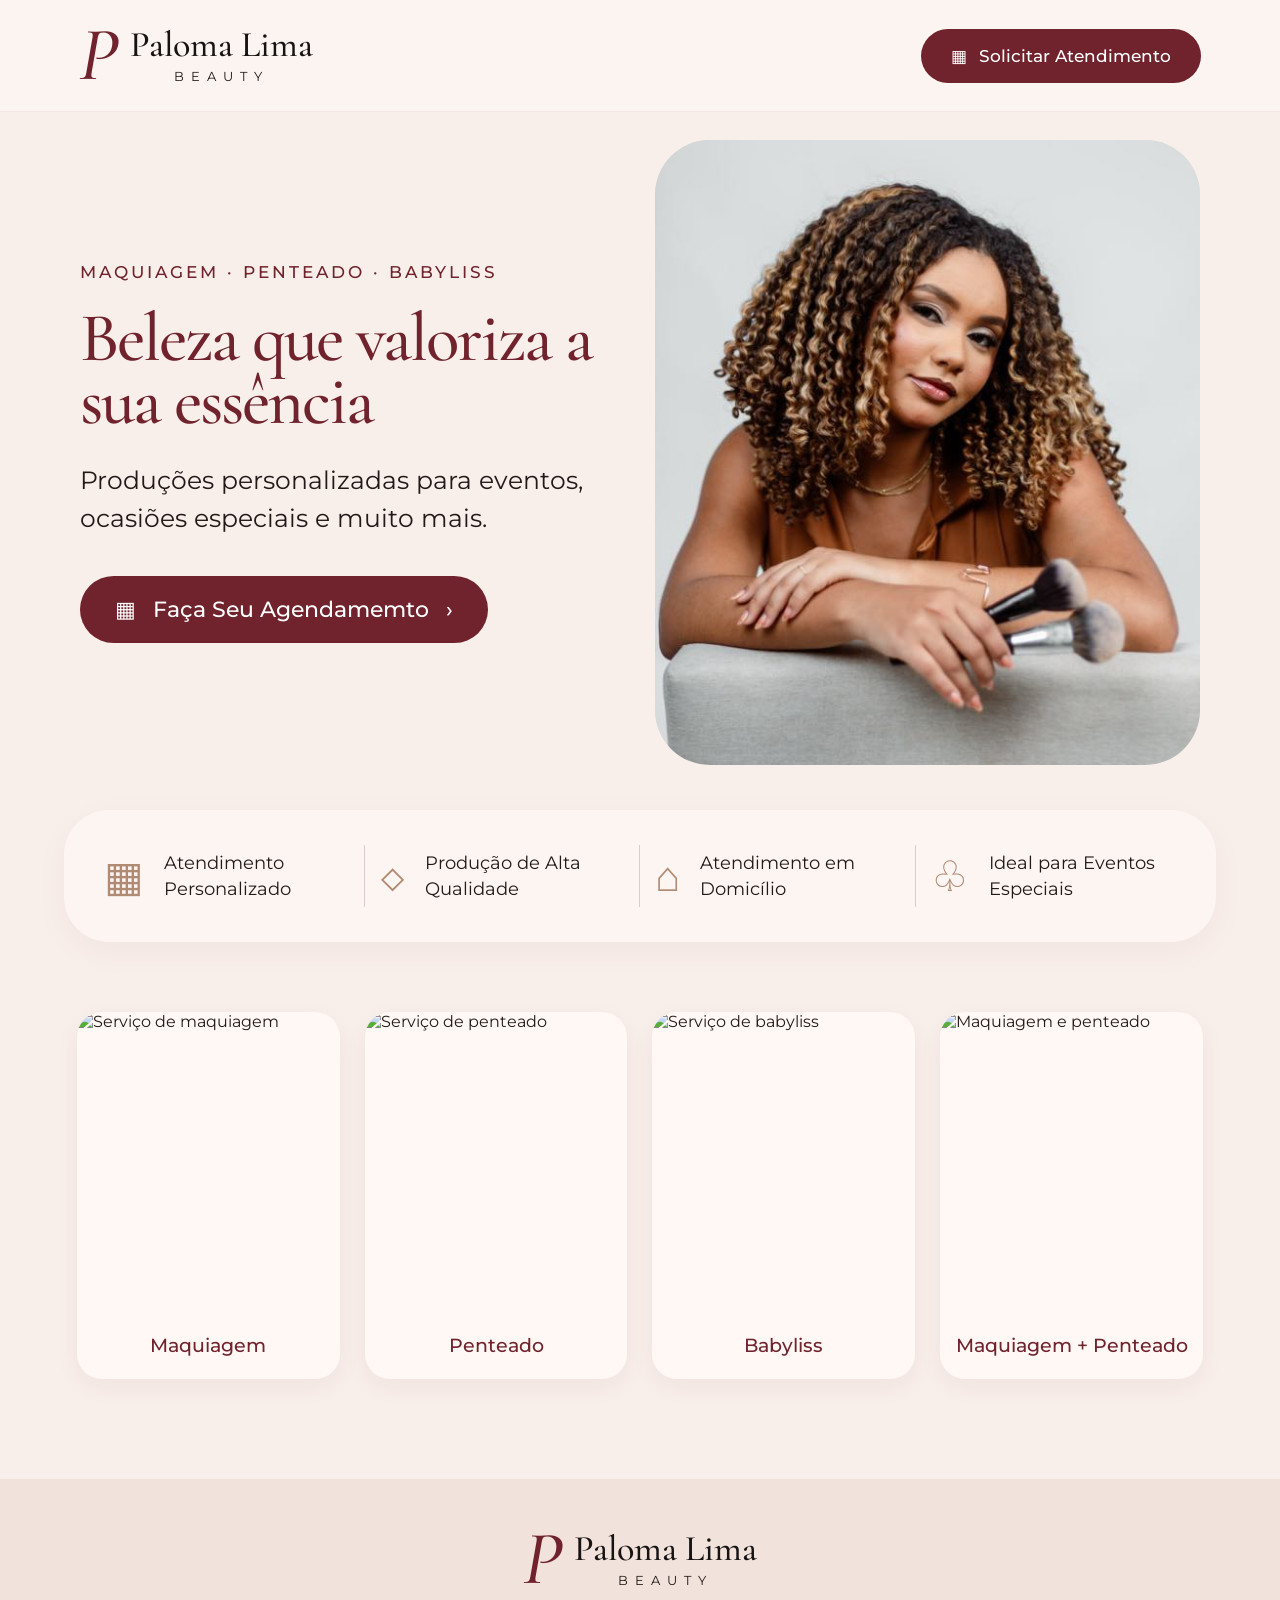
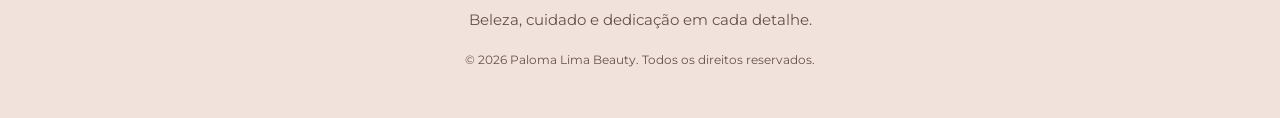
==== index.html @ 226e9acb "Add files via upload" ====
<!DOCTYPE html>
<html lang="pt-BR">

<head>
    <meta charset="UTF-8">
    <meta name="viewport" content="width=device-width, initial-scale=1.0">

    <meta name="description" content="Paloma Lima Beauty - Maquiagem, penteados e babyliss.">

    <title>Paloma Lima Beauty</title>

    <!-- CSS -->
    <link rel="stylesheet" href="style.css">

    <!-- JavaScript -->
    <script src="script.js" defer></script>
</head>

<body>

    <!-- CABEÇALHO -->
    <header class="header">

        <div class="logo">
            <span class="logo-symbol">P</span>

            <div class="logo-text">
                <h2>Paloma Lima</h2>
                <span>BEAUTY</span>
            </div>
        </div>

        <a href="agendamento.html" class="btn-header">
            <span>▦</span>
            Solicitar Atendimento
        </a>

    </header>


    <!-- APRESENTAÇÃO PRINCIPAL -->
    <main>

        <section class="hero">

            <div class="hero-content">

                <span class="hero-subtitle">
                    MAQUIAGEM · PENTEADO · BABYLISS
                </span>

                <h1>
                    Beleza que
                    valoriza a sua
                    essência
                </h1>

                <p>
                    Produções personalizadas para
                    eventos, ocasiões especiais
                    e muito mais.
                </p>

                <a href="agendamento.html" class="btn-primary">

                    <span>▦</span>

                    Faça Seu Agendamemto

                    <span>›</span>

                </a>

            </div>


            <!-- FOTO PRINCIPAL -->
            <div class="hero-image">

                <img src="./assets/foto1.jpeg" alt="FotoPrincipl" />
             

            </div>

        </section>


        <!-- DIFERENCIAIS -->
        <section class="features">

            <div class="feature-item">
                <span class="feature-icon">▦</span>
                <p>
                    Atendimento
                    Personalizado
                </p>
            </div>

            <div class="feature-item">
                <span class="feature-icon">◇</span>
                <p>
                    Produção de
                    Alta Qualidade
                </p>
            </div>

            <div class="feature-item">
                <span class="feature-icon">⌂</span>
                <p>
                    Atendimento
                    em Domicílio
                </p>
            </div>

            <div class="feature-item">
                <span class="feature-icon">♧</span>
                <p>
                    Ideal para
                    Eventos Especiais
                </p>
            </div>

        </section>


        <!-- SERVIÇOS -->
        <section class="services">

            <div class="service-card">

                <img
                    src="assets/imagens/maquiagem.jpg"
                    alt="Serviço de maquiagem"
                    loading="lazy"
                >

                <h3>Maquiagem</h3>

            </div>


            <div class="service-card">

                <img
                    src="assets/imagens/penteado.jpg"
                    alt="Serviço de penteado"
                    loading="lazy"
                >

                <h3>Penteado</h3>

            </div>


            <div class="service-card">

                <img
                    src="assets/imagens/babyliss.jpg"
                    alt="Serviço de babyliss"
                    loading="lazy"
                >

                <h3>Babyliss</h3>

            </div>


            <div class="service-card">

                <img
                    src="assets/imagens/maquiagem-penteado.jpg"
                    alt="Maquiagem e penteado"
                    loading="lazy"
                >

                <h3>Maquiagem + Penteado</h3>

            </div>

        </section>

    </main>


    <!-- RODAPÉ -->
    <footer class="footer">

        <div class="logo">
            <span class="logo-symbol">P</span>

            <div class="logo-text">
                <h2>Paloma Lima</h2>
                <span>BEAUTY</span>
            </div>
        </div>

        <p>
            Beleza, cuidado e dedicação em cada detalhe.
        </p>

        <span class="copyright">
            © 2026 Paloma Lima Beauty.
            Todos os direitos reservados.
        </span>

    </footer>

</body>
</html>
---- style.css ----
/* ==========================================
   PALOMA LIMA BEAUTY
   LANDING PAGE - VERSÃO 1.1
========================================== */

/* FONTES */
@import url('https://fonts.googleapis.com/css2?family=Cormorant+Garamond:wght@400;500;600;700&family=Montserrat:wght@300;400;500;600;700&display=swap');


/* ==========================================
   1. VARIÁVEIS E CONFIGURAÇÕES
========================================== */

:root {
    --background: #f8eeea;
    --background-light: #fff8f5;

    --burgundy: #70232c;
    --burgundy-dark: #541820;

    --text: #211a19;
    --text-soft: #65514c;

    --gold: #b18a73;
    --white: #ffffff;
}

* {
    margin: 0;
    padding: 0;
    box-sizing: border-box;
}

html {
    scroll-behavior: smooth;
}

body {
    background: var(--background);
    color: var(--text);
    font-family: 'Montserrat', sans-serif;
    overflow-x: hidden;
}

a {
    text-decoration: none;
    color: inherit;
}

img {
    display: block;
    max-width: 100%;
}


/* ==========================================
   2. CABEÇALHO
========================================== */

.header {
    width: 100%;
    min-height: 112px;

    padding: 15px 6.2%;

    display: flex;
    align-items: center;
    justify-content: space-between;

    background: rgba(255, 248, 245, 0.65);

    border-bottom: 1px solid rgba(112, 35, 44, 0.06);
}


/* LOGOTIPO */

.logo {
    display: flex;
    align-items: center;
    gap: 12px;
}

.logo-symbol {
    font-family: 'Cormorant Garamond', serif;

    font-size: 76px;
    font-weight: 500;
    font-style: italic;

    color: var(--burgundy);

    line-height: 0.8;
}

.logo-text h2 {
    font-family: 'Cormorant Garamond', serif;

    font-size: 36px;
    font-weight: 500;

    line-height: 1;

    color: #171313;
}

.logo-text span {
    display: block;

    text-align: center;

    font-size: 13px;
    letter-spacing: 7px;

    margin-top: 5px;

    color: var(--text);
}


/* BOTÃO DO CABEÇALHO */

.btn-header {
    display: flex;
    align-items: center;
    justify-content: center;
    gap: 12px;

    padding: 17px 30px;

    border-radius: 50px;

    background: var(--burgundy);
    color: var(--white);

    font-size: 17px;
    font-weight: 500;

    transition: 0.3s;
}

.btn-header:hover {
    background: var(--burgundy-dark);
    transform: translateY(-2px);
}


/* ==========================================
   3. APRESENTAÇÃO PRINCIPAL
========================================== */

.hero {
    width: 87.5%;
    max-width: 1450px;

    margin: auto;

    padding: 28px 0 45px;

    display: grid;

    grid-template-columns: 1fr 1.05fr;

    align-items: center;

    gap: 55px;

    position: relative;
}


/* CONTEÚDO */

.hero-content {
    max-width: 610px;

    position: relative;
    z-index: 2;
}


/* SUBTÍTULO */

.hero-subtitle {
    display: block;

    color: var(--burgundy);

    font-size: 17px;
    font-weight: 500;

    letter-spacing: 3px;

    margin-bottom: 25px;
}


/* TÍTULO */

.hero-content h1 {
    font-family: 'Cormorant Garamond', serif;

    font-size: clamp(65px, 5.4vw, 88px);

    font-weight: 500;

    line-height: 0.91;

    letter-spacing: -2px;

    color: var(--burgundy);

    margin-bottom: 28px;
}


/* DESCRIÇÃO */

.hero-content p {
    font-size: 25px;

    font-weight: 400;

    line-height: 1.55;

    color: var(--text);

    max-width: 570px;

    margin-bottom: 38px;
}


/* ==========================================
   4. BOTÃO PRINCIPAL
========================================== */

.btn-primary {
    display: inline-flex;

    align-items: center;
    justify-content: center;

    gap: 17px;

    padding: 20px 35px;

    background: var(--burgundy);

    color: var(--white);

    border-radius: 50px;

    font-size: 22px;
    font-weight: 500;

    transition: 0.3s;
}

.btn-primary:hover {
    background: var(--burgundy-dark);

    transform: translateY(-3px);

    box-shadow: 0 10px 25px rgba(112, 35, 44, 0.18);
}


/* ==========================================
   5. FOTO PRINCIPAL
========================================== */

.hero-image {
    width: 100%;
    height: 625px;

    overflow: hidden;

    border-radius: 55px;

    position: relative;

    z-index: 1;

    background: #eadbd5;
}

.hero-image img {
    width: 100%;
    height: 100%;

    object-fit: cover;

    object-position: center 20%;

    display: block;

    transition: transform 0.7s;
}

.hero-image img:hover {
    transform: scale(1.03);
}


/* ==========================================
   6. DIFERENCIAIS
========================================== */

.features {
    width: 90%;
    max-width: 1500px;

    margin: 0 auto 70px;

    padding: 35px 25px;

    display: grid;

    grid-template-columns: repeat(4, 1fr);

    background: rgba(255, 248, 245, 0.72);

    border-radius: 45px;

    box-shadow: 0 10px 35px rgba(112, 35, 44, 0.04);
}

.feature-item {
    display: flex;

    align-items: center;
    justify-content: center;

    gap: 20px;

    padding: 5px 15px;

    border-right: 1px solid rgba(112, 35, 44, 0.2);
}

.feature-item:last-child {
    border-right: none;
}

.feature-icon {
    font-size: 42px;

    color: var(--gold);
}

.feature-item p {
    font-size: 18px;

    line-height: 1.45;

    font-weight: 400;
}


/* ==========================================
   7. SERVIÇOS
========================================== */

.services {
    width: 88%;
    max-width: 1450px;

    margin: 0 auto 100px;

    display: grid;

    grid-template-columns: repeat(4, 1fr);

    gap: 25px;
}

.service-card {
    background: var(--background-light);

    overflow: hidden;

    border-radius: 25px;

    box-shadow: 0 8px 25px rgba(112, 35, 44, 0.05);

    transition: 0.3s;
}

.service-card:hover {
    transform: translateY(-6px);
}

.service-card img {
    width: 100%;

    height: 300px;

    object-fit: cover;
}

.service-card h3 {
    padding: 22px 15px;

    text-align: center;

    font-size: 19px;

    font-weight: 500;

    color: var(--burgundy);
}


/* ==========================================
   8. RODAPÉ
========================================== */

.footer {
    padding: 50px 20px;

    text-align: center;

    background: #f1e2dc;
}

.footer .logo {
    justify-content: center;

    margin-bottom: 20px;
}

.footer p {
    color: var(--text-soft);

    font-size: 15px;

    margin-bottom: 20px;
}

.copyright {
    font-size: 12px;

    color: var(--text-soft);
}


/* ==========================================
   9. RESPONSIVIDADE - TABLETS
========================================== */

@media (min-width: 769px) and (max-width: 1100px) {

    .hero {
        width: 90%;

        gap: 30px;
    }

    .hero-content h1 {
        font-size: 65px;
    }

    .hero-content p {
        font-size: 20px;
    }

    .hero-image {
        height: 500px;
    }

    .btn-primary {
        font-size: 17px;

        padding: 18px 25px;
    }

    .feature-item {
        gap: 10px;
    }

    .feature-item p {
        font-size: 14px;
    }

    .feature-icon {
        font-size: 32px;
    }

}


/* ==========================================
   10. RESPONSIVIDADE - CELULARES
========================================== */

@media (max-width: 768px) {


    /* CABEÇALHO */

    .header {
        min-height: 90px;

        padding: 12px 20px;
    }

    .logo {
        gap: 8px;
    }

    .logo-symbol {
        font-size: 57px;
    }

    .logo-text h2 {
        font-size: 27px;
    }

    .logo-text span {
        font-size: 10px;

        letter-spacing: 5px;
    }

    .btn-header {
        display: none;
    }


    /* APRESENTAÇÃO */

    .hero {
        width: 100%;

        display: block;

        padding: 38px 20px 35px;

        min-height: 650px;

        position: relative;

        overflow: hidden;
    }


    /* CONTEÚDO SOBRE A FOTO */

    .hero-content {
        width: 100%;

        max-width: none;

        position: relative;

        z-index: 2;
    }


    /* SUBTÍTULO */

    .hero-subtitle {
        font-size: 12px;

        letter-spacing: 1.5px;

        margin-bottom: 28px;
    }


    /* TÍTULO */

    .hero-content h1 {
        font-size: clamp(53px, 12vw, 76px);

        line-height: 0.93;

        letter-spacing: -1.5px;

        max-width: 350px;

        margin-bottom: 25px;
    }


    /* DESCRIÇÃO */

    .hero-content p {
        font-size: 18px;

        line-height: 1.55;

        max-width: 310px;

        margin-bottom: 30px;
    }


    /* FOTO MOBILE */

    .hero-image {
        position: absolute;

        top: 0;

        right: 0;

        width: 82%;

        height: 520px;

        border-radius: 0;

        overflow: hidden;

        opacity: 1;

        z-index: 1;

        background: transparent;
    }


    /* INTEGRAÇÃO DA FOTO COM O FUNDO */

    .hero-image::after {
        content: "";

        position: absolute;

        inset: 0;

        background:

            linear-gradient(
                90deg,
                #f8eeea 0%,
                rgba(248, 238, 234, 0.90) 15%,
                rgba(248, 238, 234, 0.35) 48%,
                transparent 85%
            ),

            linear-gradient(
                0deg,
                #f8eeea 0%,
                rgba(248, 238, 234, 0.10) 25%,
                transparent 65%
            );

        pointer-events: none;
    }


    /* IMAGEM */

    .hero-image img {
        width: 100%;

        height: 100%;

        object-fit: cover;

        object-position: 58% 15%;

        opacity: 1;
    }


    /* BOTÃO PRINCIPAL */

    .btn-primary {
        display: flex;

        width: fit-content;

        max-width: 100%;

        padding: 18px 24px;

        gap: 12px;

        font-size: 17px;

        position: relative;

        z-index: 3;
    }


    /* DIFERENCIAIS */

    .features {
        display: none;
    }


    /* SERVIÇOS */

    .services {
        width: 90%;

        margin: 0 auto 65px;

        grid-template-columns: repeat(2, 1fr);

        gap: 16px;
    }

    .service-card {
        border-radius: 22px;
    }

    .service-card img {
        height: 175px;
    }

    .service-card h3 {
        padding: 17px 8px;

        font-size: 16px;
    }


    /* RODAPÉ */

    .footer {
        padding: 40px 15px;
    }

    .footer .logo-symbol {
        font-size: 50px;
    }

    .footer .logo-text h2 {
        font-size: 25px;
    }

    .footer p {
        font-size: 13px;
    }

}


/* ==========================================
   11. CELULARES PEQUENOS
========================================== */

@media (max-width: 380px) {

    .logo-text h2 {
        font-size: 23px;
    }

    .hero {
        min-height: 620px;

        padding-left: 18px;
        padding-right: 18px;
    }

    .hero-content h1 {
        font-size: 51px;
    }

    .hero-content p {
        font-size: 16px;
    }

    .hero-image {
        width: 85%;

        height: 470px;
    }

    .btn-primary {
        font-size: 15px;

        padding: 16px 18px;
    }

    .service-card img {
        height: 145px;
    }

}
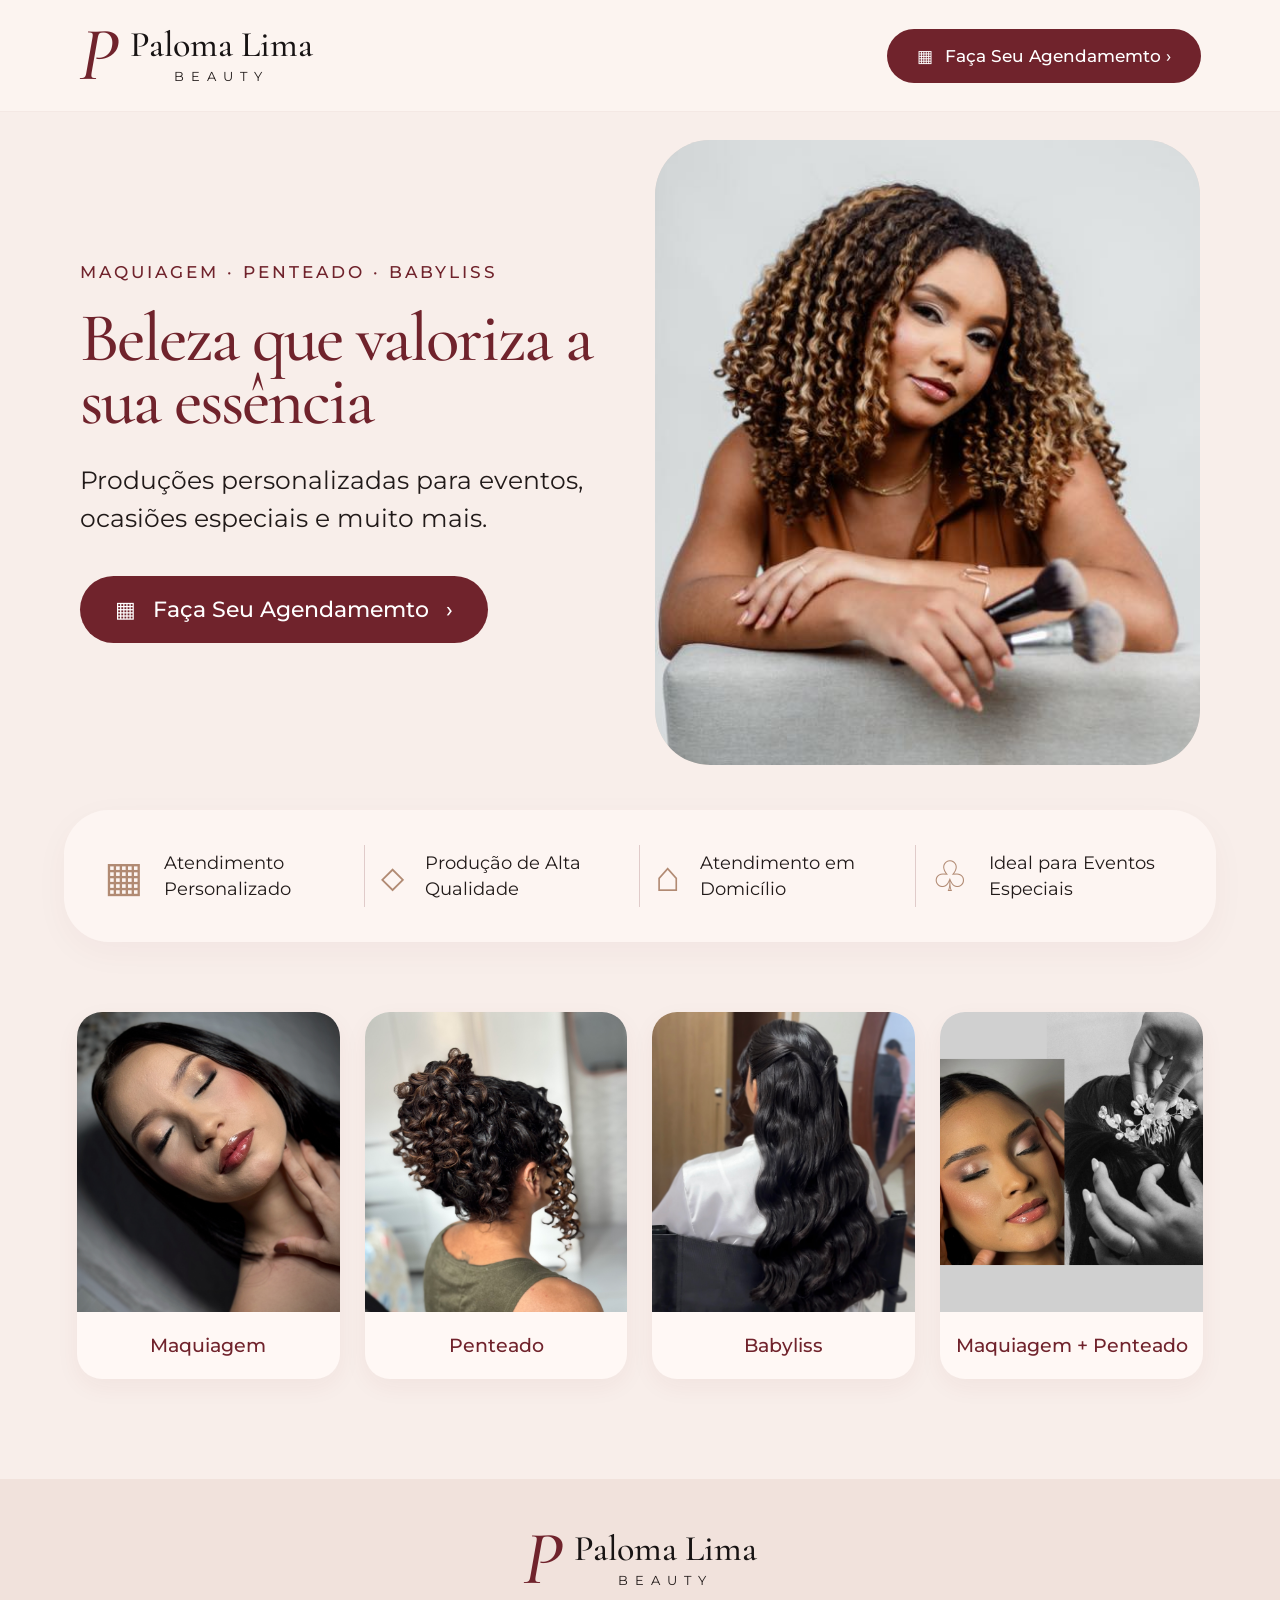
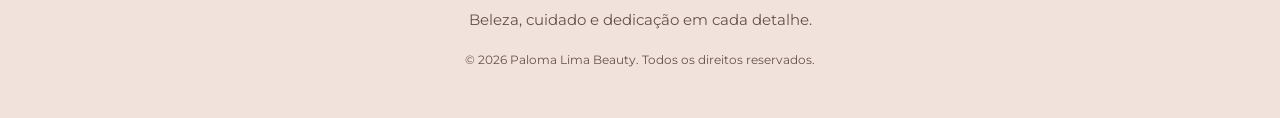
==== commit b841ae1c: "Add files via upload" ====
--- a/index.html
+++ b/index.html
@@ -1,210 +1,152 @@
+<!doctype html>
+<html lang="pt-BR">
+  <head>
+    <meta charset="UTF-8" />
+    <meta name="viewport" content="width=device-width, initial-scale=1.0" />
 
-<!DOCTYPE html>
-<html lang="pt-BR">
-
-<head>
-    <meta charset="UTF-8">
-    <meta name="viewport" content="width=device-width, initial-scale=1.0">
-
-    <meta name="description" content="Paloma Lima Beauty - Maquiagem, penteados e babyliss.">
+    <meta
+      name="description"
+      content="Paloma Lima Beauty - Maquiagem, penteados e babyliss."
+    />
 
     <title>Paloma Lima Beauty</title>
 
     <!-- CSS -->
-    <link rel="stylesheet" href="style.css">
+    <link rel="stylesheet" href="style.css" />
 
     <!-- JavaScript -->
     <script src="script.js" defer></script>
-</head>
+  </head>
 
-<body>
-
+  <body>
     <!-- CABEÇALHO -->
     <header class="header">
+      <div class="logo">
+        <span class="logo-symbol">P</span>
 
-        <div class="logo">
-            <span class="logo-symbol">P</span>
+        <div class="logo-text">
+          <h2>Paloma Lima</h2>
+          <span>BEAUTY</span>
+        </div>
+      </div>
 
-            <div class="logo-text">
-                <h2>Paloma Lima</h2>
-                <span>BEAUTY</span>
-            </div>
-        </div>
-
-        <a href="agendamento.html" class="btn-header">
-            <span>▦</span>
-            Solicitar Atendimento
-        </a>
-
+      <a href="agendamento.html" class="btn-header">
+        <span>▦</span>
+        Faça Seu Agendamemto ›
+      </a>
     </header>
-
 
     <!-- APRESENTAÇÃO PRINCIPAL -->
     <main>
+      <section class="hero">
+        <div class="hero-content">
+          <span class="hero-subtitle"> MAQUIAGEM · PENTEADO · BABYLISS </span>
 
-        <section class="hero">
+          <h1>Beleza que valoriza a sua essência</h1>
 
-            <div class="hero-content">
+          <p>
+            Produções personalizadas para eventos, ocasiões especiais e muito
+            mais.
+          </p>
 
-                <span class="hero-subtitle">
-                    MAQUIAGEM · PENTEADO · BABYLISS
-                </span>
+          <a href="agendamento.html" class="btn-primary">
+            <span>▦</span>
 
-                <h1>
-                    Beleza que
-                    valoriza a sua
-                    essência
-                </h1>
+            Faça Seu Agendamemto
 
-                <p>
-                    Produções personalizadas para
-                    eventos, ocasiões especiais
-                    e muito mais.
-                </p>
+            <span>›</span>
+          </a>
+        </div>
 
-                <a href="agendamento.html" class="btn-primary">
+        <!-- FOTO PRINCIPAL -->
+        <div class="hero-image">
+          <img src="./assets/foto1.jpeg" alt="FotoPrincipl" />
+        </div>
+      </section>
 
-                    <span>▦</span>
+      <!-- DIFERENCIAIS -->
+      <section class="features">
+        <div class="feature-item">
+          <span class="feature-icon">▦</span>
+          <p>Atendimento Personalizado</p>
+        </div>
 
-                    Faça Seu Agendamemto
+        <div class="feature-item">
+          <span class="feature-icon">◇</span>
+          <p>Produção de Alta Qualidade</p>
+        </div>
 
-                    <span>›</span>
+        <div class="feature-item">
+          <span class="feature-icon">⌂</span>
+          <p>Atendimento em Domicílio</p>
+        </div>
 
-                </a>
+        <div class="feature-item">
+          <span class="feature-icon">♧</span>
+          <p>Ideal para Eventos Especiais</p>
+        </div>
+      </section>
 
-            </div>
+      <!-- SERVIÇOS -->
+      <section class="services">
+        <div class="service-card">
+          <img
+            src="/assets/Maquiagem.jpg"
+            alt="Serviço de maquiagem"
+            loading="lazy"
+          />
 
+          <h3>Maquiagem</h3>
+        </div>
 
-            <!-- FOTO PRINCIPAL -->
-            <div class="hero-image">
+        <div class="service-card">
+          <img
+            src="/assets/Penteado.jpg"
+            alt="Serviço de penteado"
+            loading="lazy"
+          />
 
-                <img src="./assets/foto1.jpeg" alt="FotoPrincipl" />
-             
+          <h3>Penteado</h3>
+        </div>
 
-            </div>
+        <div class="service-card">
+          <img
+            src="/assets/Babyliss.JPG"
+            alt="Serviço de babyliss"
+            loading="lazy"
+          />
 
-        </section>
+          <h3>Babyliss</h3>
+        </div>
 
+        <div class="service-card">
+          <img
+            src="/assets/Maquiagem + Penteado.png"
+            alt="Maquiagem e penteado"
+            loading="lazy"
+          />
 
-        <!-- DIFERENCIAIS -->
-        <section class="features">
-
-            <div class="feature-item">
-                <span class="feature-icon">▦</span>
-                <p>
-                    Atendimento
-                    Personalizado
-                </p>
-            </div>
-
-            <div class="feature-item">
-                <span class="feature-icon">◇</span>
-                <p>
-                    Produção de
-                    Alta Qualidade
-                </p>
-            </div>
-
-            <div class="feature-item">
-                <span class="feature-icon">⌂</span>
-                <p>
-                    Atendimento
-                    em Domicílio
-                </p>
-            </div>
-
-            <div class="feature-item">
-                <span class="feature-icon">♧</span>
-                <p>
-                    Ideal para
-                    Eventos Especiais
-                </p>
-            </div>
-
-        </section>
-
-
-        <!-- SERVIÇOS -->
-        <section class="services">
-
-            <div class="service-card">
-
-                <img
-                    src="assets/imagens/maquiagem.jpg"
-                    alt="Serviço de maquiagem"
-                    loading="lazy"
-                >
-
-                <h3>Maquiagem</h3>
-
-            </div>
-
-
-            <div class="service-card">
-
-                <img
-                    src="assets/imagens/penteado.jpg"
-                    alt="Serviço de penteado"
-                    loading="lazy"
-                >
-
-                <h3>Penteado</h3>
-
-            </div>
-
-
-            <div class="service-card">
-
-                <img
-                    src="assets/imagens/babyliss.jpg"
-                    alt="Serviço de babyliss"
-                    loading="lazy"
-                >
-
-                <h3>Babyliss</h3>
-
-            </div>
-
-
-            <div class="service-card">
-
-                <img
-                    src="assets/imagens/maquiagem-penteado.jpg"
-                    alt="Maquiagem e penteado"
-                    loading="lazy"
-                >
-
-                <h3>Maquiagem + Penteado</h3>
-
-            </div>
-
-        </section>
-
+          <h3>Maquiagem + Penteado</h3>
+        </div>
+      </section>
     </main>
-
 
     <!-- RODAPÉ -->
     <footer class="footer">
+      <div class="logo">
+        <span class="logo-symbol">P</span>
 
-        <div class="logo">
-            <span class="logo-symbol">P</span>
+        <div class="logo-text">
+          <h2>Paloma Lima</h2>
+          <span>BEAUTY</span>
+        </div>
+      </div>
 
-            <div class="logo-text">
-                <h2>Paloma Lima</h2>
-                <span>BEAUTY</span>
-            </div>
-        </div>
+      <p>Beleza, cuidado e dedicação em cada detalhe.</p>
 
-        <p>
-            Beleza, cuidado e dedicação em cada detalhe.
-        </p>
-
-        <span class="copyright">
-            © 2026 Paloma Lima Beauty.
-            Todos os direitos reservados.
-        </span>
-
+      <span class="copyright">
+        © 2026 Paloma Lima Beauty. Todos os direitos reservados.
+      </span>
     </footer>
-
-</body>
+  </body>
 </html>
